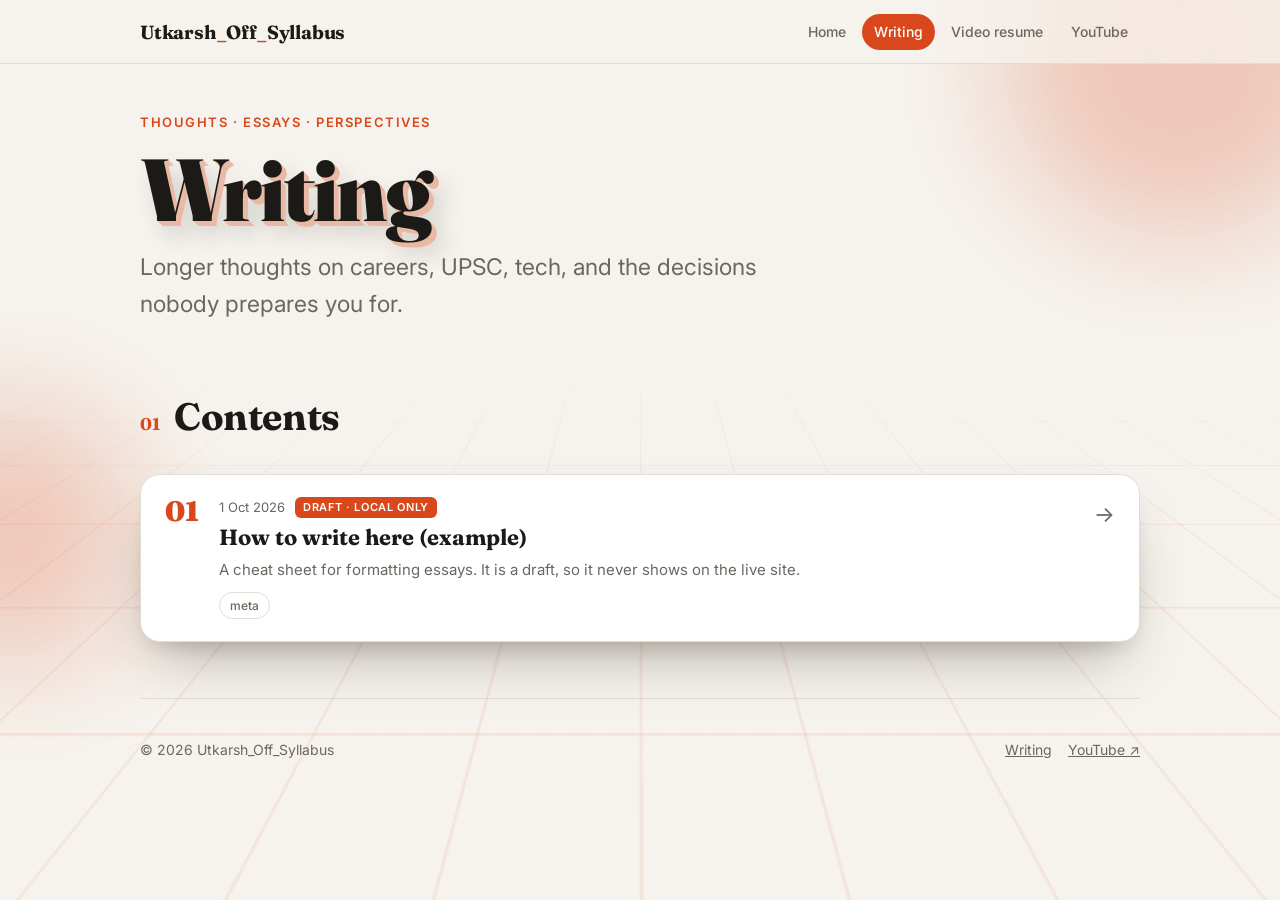
==== writing.html @ 98978820 "Add Writing page with essay contents, full-essay view and site nav - Sticky top nav on every page (H" ====
<!doctype html>
<html lang="en">
<head>
<meta charset="utf-8">
<meta name="viewport" content="width=device-width, initial-scale=1">
<title>Writing · Utkarsh_Off_Syllabus</title>
<meta name="description" content="Thoughts, essays and perspectives from Utkarsh_Off_Syllabus — on careers, UPSC, tech and the parts nobody puts in the syllabus.">
<meta property="og:title" content="Writing · Utkarsh_Off_Syllabus">
<meta property="og:description" content="Thoughts, essays and perspectives.">
<meta property="og:image" content="assets/img/portrait.webp">
<link rel="preconnect" href="https://fonts.googleapis.com">
<link rel="preconnect" href="https://fonts.gstatic.com" crossorigin>
<link href="https://fonts.googleapis.com/css2?family=Fraunces:ital,opsz,wght@0,9..144,500;0,9..144,700;0,9..144,900;1,9..144,500&family=Inter:wght@400;500;600&display=swap" rel="stylesheet">
<link rel="stylesheet" href="css/tokens.css?v=5">
<link rel="stylesheet" href="css/base.css?v=5">
<link rel="stylesheet" href="css/components.css?v=5">
<link rel="stylesheet" href="css/writing.css?v=5">
<script type="module" src="js/writing.js?v=5"></script>
</head>
<body>
  <div class="stage quiet" aria-hidden="true">
    <div class="orb a"></div>
    <div class="orb b"></div>
    <div class="floor"></div>
  </div>

  <!-- Rendered by js/writing.js from essays/index.js and essays/*.md -->
  <main class="wrap" id="app">
    <noscript>
      <h1>Writing</h1>
      <p>This page needs JavaScript to load the essays. <a href="index.html">Back home</a></p>
    </noscript>
  </main>
</body>
</html>
---- css/tokens.css ----
/* Design tokens — change colours, fonts and depth here; everything else reads from these. */
:root {
  --font-display: Fraunces, Georgia, serif;
  --font-body: Inter, system-ui, -apple-system, "Segoe UI", sans-serif;

  --bg: #f6f3ee;
  --surface: #ffffff;
  --ink: #1b1a17;
  --muted: #6b6760;
  --line: #e2ddd4;
  --accent: #d9481c;
  --accent-ink: #ffffff;
  --grid: rgba(217, 72, 28, .22);
  --extrude: #e9b9a5;
  --shadow: 0 30px 60px -20px rgba(40, 25, 10, .35), 0 12px 24px -12px rgba(40, 25, 10, .2);

  --radius: 20px;
  --max-width: 1040px;
  --gutter: 20px;
  --ease-out: cubic-bezier(.2, .8, .2, 1);
}

@media (prefers-color-scheme: dark) {
  :root {
    --bg: #12110f;
    --surface: #1d1c19;
    --ink: #f1ede6;
    --muted: #a29d94;
    --line: #2e2c28;
    --accent: #ff6a3d;
    --accent-ink: #12110f;
    --grid: rgba(255, 106, 61, .18);
    --extrude: #5a2a19;
    --shadow: 0 30px 60px -20px rgba(0, 0, 0, .7), 0 12px 24px -12px rgba(0, 0, 0, .5);
  }
}
---- css/base.css ----
/* Reset, page layout, typography, 3D backdrop and shared section chrome. */
* { box-sizing: border-box; }
/* `clip` (not `hidden`) so sticky nav/outline keep working */
html { -webkit-text-size-adjust: 100%; overflow-x: clip; }
body {
  margin: 0;
  background: var(--bg);
  color: var(--ink);
  font: 400 17px/1.6 var(--font-body);
  overflow-x: clip;
}
a { color: inherit; }
img { display: block; max-width: 100%; }

.wrap { max-width: var(--max-width); margin: 0 auto; padding: 0 var(--gutter); position: relative; z-index: 1; }

/* ---------- 3D backdrop: perspective grid floor ---------- */
.stage {
  position: fixed; inset: 0; z-index: 0; pointer-events: none;
  perspective: 600px; perspective-origin: 50% 35%; overflow: hidden;
}
.floor {
  position: absolute; left: -50%; right: -50%; bottom: -30%; height: 90%;
  background-image:
    linear-gradient(var(--grid) 1px, transparent 1px),
    linear-gradient(90deg, var(--grid) 1px, transparent 1px);
  background-size: 64px 64px;
  transform: rotateX(72deg);
  transform-origin: 50% 0;
  -webkit-mask-image: linear-gradient(to bottom, transparent 0%, #000 35%, #000 70%, transparent 100%);
          mask-image: linear-gradient(to bottom, transparent 0%, #000 35%, #000 70%, transparent 100%);
  animation: drive 6s linear infinite;
}
@keyframes drive { to { background-position: 0 64px; } }
.orb { position: absolute; border-radius: 50%; filter: blur(60px); opacity: .45; background: var(--accent); }
.orb.a { width: 360px; height: 360px; top: -120px; right: -80px; }
.orb.b { width: 260px; height: 260px; top: 45%; left: -120px; opacity: .25; }

/* ---------- Typography ---------- */
.eyebrow {
  font-size: 13px; font-weight: 600; letter-spacing: .12em; text-transform: uppercase;
  color: var(--accent);
}
h1 {
  font-family: var(--font-display); font-weight: 900;
  font-size: clamp(52px, 10vw, 104px); line-height: 1.02; letter-spacing: -.02em;
  margin: 14px 0 20px;
  /* extruded 3D type */
  text-shadow:
    1px 1px 0 var(--extrude), 2px 2px 0 var(--extrude), 3px 3px 0 var(--extrude),
    4px 4px 0 var(--extrude), 5px 5px 0 var(--extrude), 6px 6px 0 var(--extrude),
    10px 14px 24px rgba(0, 0, 0, .18);
}
h2 {
  font-family: var(--font-display); font-weight: 700;
  font-size: clamp(28px, 5vw, 38px); margin: 0; letter-spacing: -.01em;
}

/* ---------- Sections ---------- */
section { padding: 56px 0; }
.sec-head { display: flex; align-items: baseline; gap: 14px; margin-bottom: 26px; }
.sec-head .num { font-family: var(--font-display); color: var(--accent); font-weight: 700; }

/* Shared 3D primitives: perspective host, tiltable element, fold-in reveal */
.scene { perspective: 1000px; }
.tilt { transform-style: preserve-3d; transition: transform .25s ease-out; will-change: transform; }
.reveal-wrap { perspective: 1200px; }
.reveal {
  transform: rotateX(38deg) translateY(40px) translateZ(-80px);
  transform-origin: 50% 100%;
  opacity: 0;
  transition: transform .8s var(--ease-out), opacity .8s ease;
}
.reveal.in { transform: none; opacity: 1; }

footer { padding: 40px 0 56px; border-top: 1px solid var(--line); color: var(--muted); font-size: 14px; }
footer .row { display: flex; flex-wrap: wrap; justify-content: space-between; gap: 12px; }
footer .links { display: flex; gap: 16px; }

@media (prefers-reduced-motion: reduce) {
  .floor { animation: none; }
  .reveal { transform: none; opacity: 1; transition: none; }
  .tilt { transition: none; }
}
---- css/components.css ----
/* One block per component; each matches a renderer in js/render.js. */

/* ---------- Buttons ---------- */
.cta { display: flex; flex-wrap: wrap; gap: 12px; }
.btn {
  display: inline-flex; align-items: center; gap: 10px;
  padding: 13px 20px; border-radius: 999px; text-decoration: none;
  font-weight: 600; font-size: 15px; border: 1px solid var(--line);
  background: var(--surface); color: var(--ink);
  transition: transform .15s ease, box-shadow .15s ease;
}
.btn.primary {
  background: var(--accent); color: var(--accent-ink); border-color: var(--accent);
  box-shadow: 0 5px 0 0 var(--extrude), 0 12px 20px -8px rgba(0, 0, 0, .3);
}
.btn.primary:hover { transform: translateY(-2px); box-shadow: 0 7px 0 0 var(--extrude), 0 16px 24px -8px rgba(0, 0, 0, .3); }
.btn.primary:active { transform: translateY(4px); box-shadow: 0 1px 0 0 var(--extrude); }
.btn.ghost { color: var(--muted); cursor: default; }
.btn svg { width: 18px; height: 18px; flex: none; }

/* ---------- Top navigation ---------- */
.topnav {
  position: sticky; top: 0; z-index: 50;
  display: flex; align-items: center; justify-content: space-between; gap: 16px;
  padding: 14px 0;
}
.topnav::before {  /* full-bleed frosted bar behind the centred content */
  content: ""; position: absolute; inset: 0 calc(50% - 50vw); z-index: -1;
  background: color-mix(in srgb, var(--bg) 78%, transparent);
  -webkit-backdrop-filter: blur(14px); backdrop-filter: blur(14px);
  border-bottom: 1px solid var(--line);
}
.brand {
  font-family: var(--font-display); font-weight: 700; font-size: 19px;
  text-decoration: none; white-space: nowrap; letter-spacing: -.01em;
}
.brand .us, h1 .us { color: var(--accent); }
.navlinks { display: flex; gap: 4px; }
.navlinks a {
  padding: 7px 12px; border-radius: 999px; text-decoration: none;
  font-size: 14px; font-weight: 500; color: var(--muted); white-space: nowrap;
  transition: color .15s ease, background .15s ease;
}
.navlinks a:hover { color: var(--ink); background: var(--surface); }
.navlinks a[aria-current="page"] { color: var(--accent-ink); background: var(--accent); }

/* ---------- Hero ---------- */
.hero {
  padding: 40px 0 56px;
  display: grid; grid-template-columns: 1.15fr .85fr; gap: 48px; align-items: center;
}
.tagline { font-size: clamp(19px, 3.4vw, 23px); color: var(--muted); margin: 0 0 32px; }

/* 3D portrait card */
.portrait { position: relative; border-radius: 22px; transform: rotateY(-14deg) rotateX(6deg); }
.portrait .photo {
  border-radius: 22px; overflow: hidden; box-shadow: var(--shadow);
  aspect-ratio: 4 / 5; background: var(--line); transform: translateZ(0);
}
.portrait img { width: 100%; height: 100%; object-fit: cover; object-position: 50% 0; }
.portrait .frame {
  position: absolute; inset: -14px; border: 2px solid var(--accent); border-radius: 30px;
  transform: translateZ(-60px); opacity: .6;
}
.chip {
  position: absolute; padding: 8px 14px; border-radius: 999px;
  background: var(--surface); color: var(--ink); border: 1px solid var(--line);
  font: 600 13px/1.4 var(--font-body); white-space: nowrap; box-shadow: var(--shadow);
  cursor: help;
  transform: translateZ(var(--z));
  transition: transform .2s ease, border-color .2s ease;
}
.chip strong { color: var(--accent); }
.chip:hover, .chip:focus-visible, .chip.open {
  transform: translateZ(calc(var(--z) + 60px));
  border-color: var(--accent);
  outline: none;
}
/* Up to four badges, placed around the portrait at different depths */
.chip.c1 { --z: 90px;  top: 6%;     left: -14%; }
.chip.c2 { --z: 130px; top: 30%;    right: -12%; }
.chip.c3 { --z: 110px; top: 56%;    left: -12%; }
.chip.c4 { --z: 70px;  bottom: 6%;  right: -8%; }

/* Badge note — shows on hover, keyboard focus, or tap (.open) */
.tip {
  position: absolute; bottom: calc(100% + 10px); left: 0;
  width: max-content; max-width: min(240px, 70vw);
  padding: 10px 12px; border-radius: 12px;
  background: var(--ink); color: var(--bg); box-shadow: var(--shadow);
  font-weight: 400; font-size: 13px; line-height: 1.45; text-align: left; white-space: normal;
  opacity: 0; visibility: hidden; transform: translateY(6px);
  transition: opacity .18s ease, transform .18s ease, visibility .18s;
  pointer-events: none;
}
.tip strong { color: inherit; }
.chip.c2 .tip, .chip.c4 .tip { left: auto; right: 0; }
.chip:hover .tip, .chip:focus-visible .tip, .chip.open .tip { opacity: 1; visibility: visible; transform: none; }

/* ---------- About ---------- */
.about { max-width: 680px; font-size: clamp(19px, 2.6vw, 22px); line-height: 1.55; }
.about p { margin: 0 0 14px; }
.about strong { font-weight: 600; color: var(--accent); }

/* ---------- Video (3D screen) ---------- */
.video { max-width: 820px; }
.screen {
  position: relative; aspect-ratio: 16 / 9; overflow: hidden;
  border-radius: var(--radius); border: 10px solid var(--surface);
  background: #0b0b0a; box-shadow: var(--shadow);
  transform: perspective(1400px) rotateX(7deg);
  transform-origin: 50% 100%;
  transition: transform .5s var(--ease-out);
}
.screen:hover { transform: perspective(1400px) rotateX(0deg); }
.screen iframe, .screen video { position: absolute; inset: 0; width: 100%; height: 100%; border: 0; }
.video-empty {
  position: absolute; inset: 0; display: grid; place-content: center; justify-items: center; gap: 14px;
  color: #d8d3cb; text-align: center; padding: 20px;
  background: radial-gradient(circle at 50% 40%, rgba(255, 106, 61, .18), transparent 60%);
}
.video-empty p { margin: 0; font-size: 17px; }
.video-empty strong { color: #ff6a3d; font-weight: 600; }
.video-empty .play {
  width: 68px; height: 68px; border-radius: 50%; display: grid; place-items: center;
  background: var(--accent); color: var(--accent-ink);
  box-shadow: 0 5px 0 0 var(--extrude), 0 16px 30px -8px rgba(0, 0, 0, .5);
}
.video-empty .play svg { width: 28px; height: 28px; margin-left: 4px; }
.video-note { color: var(--muted); font-size: 15px; margin: 18px 0 0; }
html { scroll-behavior: smooth; }
section[id] { scroll-margin-top: 16px; }

/* ---------- Timeline (3D steps) ---------- */
.steps { list-style: none; margin: 0; padding: 0; display: grid; gap: 14px; }
.steps li {
  display: grid; grid-template-columns: 84px 1fr; gap: 18px; align-items: center;
  background: var(--surface); border: 1px solid var(--line); border-radius: 16px;
  padding: 18px 22px; box-shadow: var(--shadow);
  margin-left: min(calc(var(--i, 0) * 4%), 16%);
}
.steps li.current { border-color: var(--accent); }
.year { font-family: var(--font-display); font-weight: 900; font-size: 24px; color: var(--accent); }
.steps .current .year::after { content: " •"; animation: blink 1.6s infinite; }
@keyframes blink { 50% { opacity: 0; } }

/* ---------- Cards ---------- */
.cards { display: grid; gap: 18px; grid-template-columns: repeat(auto-fit, minmax(240px, 1fr)); }
.card {
  background: var(--surface); border: 1px solid var(--line); border-radius: var(--radius);
  padding: 26px; box-shadow: var(--shadow); height: 100%;
}
.card .icon { font-size: 34px; line-height: 1; display: inline-block; transform: translateZ(50px); }
.card h3 { margin: 16px 0 6px; font-size: 19px; font-weight: 600; transform: translateZ(30px); }
.card p { margin: 0; color: var(--muted); font-size: 15px; transform: translateZ(18px); }

/* ---------- Essay list (table of contents) ---------- */
.essays { list-style: none; margin: 0; padding: 0; display: grid; gap: 14px; }
.essays li { perspective: 900px; }
.essay-card {
  display: grid; grid-template-columns: auto 1fr auto; gap: 20px; align-items: start;
  padding: 22px 24px; border-radius: var(--radius); text-decoration: none;
  background: var(--surface); border: 1px solid var(--line); box-shadow: var(--shadow);
  transform-origin: 50% 100%;
  transition: transform .3s var(--ease-out), border-color .2s ease;
}
.essay-card:hover, .essay-card:focus-visible {
  transform: translateY(-4px) rotateX(5deg); border-color: var(--accent); outline: none;
}
.essay-num { font-family: var(--font-display); font-weight: 900; font-size: 28px; line-height: 1; color: var(--accent); }
.essay-body { display: grid; gap: 6px; min-width: 0; }
.essay-meta { display: flex; flex-wrap: wrap; align-items: center; gap: 10px; font-size: 13px; color: var(--muted); }
.essay-title { font-family: var(--font-display); font-weight: 700; font-size: 22px; line-height: 1.25; }
.essay-summary { color: var(--muted); font-size: 15px; }
.essay-arrow { font-size: 22px; color: var(--muted); transition: transform .2s ease, color .2s ease; }
.essay-card:hover .essay-arrow { transform: translateX(4px); color: var(--accent); }
.tags { display: flex; flex-wrap: wrap; gap: 6px; margin-top: 4px; }
.tag {
  font-size: 12px; font-weight: 500; padding: 3px 10px; border-radius: 999px;
  border: 1px solid var(--line); color: var(--muted);
}
.draft {
  font-size: 11px; font-weight: 600; text-transform: uppercase; letter-spacing: .06em;
  padding: 2px 8px; border-radius: 6px; background: var(--accent); color: var(--accent-ink);
}
.essay-empty {
  padding: 28px; border-radius: var(--radius); border: 1px dashed var(--line);
  color: var(--muted); text-align: center; font-size: 17px;
}
.more-link { margin: 22px 0 0; }

/* ---------- Gallery (3D coverflow carousel) ---------- */
.carousel {
  position: relative; height: 470px; perspective: 1100px;
  display: flex; align-items: center; justify-content: center;
  touch-action: pan-y; cursor: grab; user-select: none;
}
.carousel:active { cursor: grabbing; }
.ring { position: relative; width: 280px; height: 380px; transform-style: preserve-3d; }
.slide {
  position: absolute; inset: 0; margin: 0;
  border-radius: 18px; overflow: hidden; box-shadow: var(--shadow); background: var(--line);
  transition: transform .9s var(--ease-out), opacity .6s ease, filter .6s ease;
}
.slide img { width: 100%; height: 100%; object-fit: cover; pointer-events: none; }
.slide figcaption {
  position: absolute; left: 0; right: 0; bottom: 0; padding: 40px 16px 16px;
  color: #fff; font-size: 15px; font-weight: 600;
  background: linear-gradient(to top, rgba(0, 0, 0, .75), transparent);
}
.slide figcaption span { display: block; font-weight: 400; font-size: 13px; opacity: .85; }
.slide:not(.active) { opacity: .55; filter: grayscale(.4) blur(1px); }
.controls { display: flex; justify-content: center; gap: 12px; margin-top: 10px; }
.controls button {
  width: 46px; height: 46px; border-radius: 50%;
  background: var(--surface); color: var(--ink); border: 1px solid var(--line);
  font-size: 20px; cursor: pointer; box-shadow: 0 4px 0 0 var(--line);
}
.controls button:active { transform: translateY(3px); box-shadow: none; }

/* ---------- Responsive ---------- */
@media (max-width: 820px) {
  .hero { grid-template-columns: 1fr; gap: 56px; padding-top: 48px; }
  .hero .scene { max-width: 340px; margin: 0 auto; width: 82%; }
  .chip.c1, .chip.c3 { left: -3%; }
  .chip.c2, .chip.c4 { right: -5%; }
  .screen { border-width: 6px; }
  .essay-card { grid-template-columns: auto 1fr; gap: 14px; padding: 18px; }
  .essay-arrow { display: none; }
  .essay-title { font-size: 19px; }
  .steps li { grid-template-columns: 64px 1fr; padding: 16px 18px; margin-left: 0; }
  .carousel { height: 400px; }
  .ring { width: 220px; height: 300px; }
}

@media (max-width: 560px) {
  /* Nav wraps to two rows; links scroll sideways if they don't fit */
  .topnav { flex-wrap: wrap; gap: 6px; padding: 10px 0; }
  .navlinks { width: 100%; overflow-x: auto; scrollbar-width: none; margin: 0 -4px; }
  .navlinks::-webkit-scrollbar { display: none; }
}

@media (prefers-reduced-motion: reduce) {
  .steps .current .year::after { animation: none; }
  .slide, .chip, .tip, .screen, .essay-card { transition: none; }
  .essay-card:hover { transform: none; }
  html { scroll-behavior: auto; }
}
---- css/writing.css ----
/* Writing page: contents header, tag filters, single essay, prose and outline. */

/* Calmer backdrop behind long-form reading */
.stage.quiet .floor { opacity: .45; }
.stage.quiet .orb { opacity: .25; }

/* ---------- Contents page ---------- */
.page-head { padding: 48px 0 8px; }
.page-title {
  font-family: var(--font-display); font-weight: 900;
  font-size: clamp(48px, 9vw, 88px); line-height: 1; letter-spacing: -.02em; margin: 12px 0 16px;
  text-shadow:
    1px 1px 0 var(--extrude), 2px 2px 0 var(--extrude), 3px 3px 0 var(--extrude),
    4px 4px 0 var(--extrude), 5px 5px 0 var(--extrude), 10px 14px 24px rgba(0, 0, 0, .18);
}
.page-head .tagline { max-width: 620px; }
.toc-section { padding-top: 24px; }

.filters { display: flex; flex-wrap: wrap; gap: 8px; margin: -6px 0 22px; }
.filter {
  font: 500 14px/1 var(--font-body); padding: 8px 14px; border-radius: 999px; cursor: pointer;
  background: var(--surface); color: var(--muted); border: 1px solid var(--line);
}
.filter[aria-pressed="true"] { background: var(--accent); color: var(--accent-ink); border-color: var(--accent); }

/* ---------- Single essay ---------- */
.essay { padding: 32px 0 24px; }
.back { display: inline-block; color: var(--muted); text-decoration: none; font-size: 14px; font-weight: 500; margin-bottom: 28px; }
.back:hover { color: var(--accent); }
.essay-header { max-width: 760px; margin-bottom: 36px; }
.essay-header .essay-meta { font-size: 14px; }
.essay-header .essay-num { font-size: 18px; }
.essay-heading {
  font-family: var(--font-display); font-weight: 900;
  font-size: clamp(36px, 6.4vw, 60px); line-height: 1.08; letter-spacing: -.02em; margin: 14px 0 14px;
}
.essay-dek { font-size: clamp(18px, 2.4vw, 21px); color: var(--muted); margin: 0 0 10px; }

.essay-layout { display: grid; grid-template-columns: minmax(0, 1fr) 240px; gap: 56px; align-items: start; }
.outline { order: 2; position: sticky; top: 84px; }
.prose { order: 1; }

/* Outline ("On this page") */
.outline-box summary {
  font-size: 12px; font-weight: 600; letter-spacing: .1em; text-transform: uppercase;
  color: var(--muted); cursor: pointer; list-style: none; margin-bottom: 12px;
}
.outline-box summary::-webkit-details-marker { display: none; }
.outline ol { list-style: none; margin: 0; padding: 0 0 0 14px; border-left: 2px solid var(--line); display: grid; gap: 2px; }
.outline a {
  display: block; padding: 5px 0; font-size: 14px; line-height: 1.4;
  color: var(--muted); text-decoration: none; transition: color .15s ease;
}
.outline .lvl-h3 a { padding-left: 14px; font-size: 13px; }
.outline a:hover { color: var(--ink); }
.outline a.active { color: var(--accent); font-weight: 600; }

/* ---------- Prose ---------- */
.prose { max-width: 68ch; font-size: 18px; line-height: 1.75; }
.prose > :first-child { margin-top: 0; }
.prose p, .prose ul, .prose ol, .prose blockquote, .prose pre, .prose figure { margin: 0 0 1.3em; }
.prose h2, .prose h3 { font-family: var(--font-display); line-height: 1.25; scroll-margin-top: 90px; }
.prose h2 { font-size: 30px; font-weight: 700; margin: 2em 0 .6em; }
.prose h3 { font-size: 22px; font-weight: 700; margin: 1.6em 0 .5em; }
.prose a { color: var(--accent); text-underline-offset: 3px; }
.prose strong { font-weight: 600; }
.prose ul, .prose ol { padding-left: 1.3em; }
.prose li { margin: .35em 0; }
.prose li::marker { color: var(--accent); }
.prose blockquote {
  padding: 4px 0 4px 22px; border-left: 4px solid var(--accent);
  font-family: var(--font-display); font-style: italic; font-size: 22px; line-height: 1.5; color: var(--ink);
}
.prose code {
  font: .88em/1.5 ui-monospace, SFMono-Regular, Consolas, monospace;
  background: var(--surface); border: 1px solid var(--line); border-radius: 6px; padding: .1em .4em;
}
.prose pre {
  background: #15140f; color: #ede7dc; border-radius: 14px; padding: 18px 20px;
  overflow-x: auto; box-shadow: var(--shadow); font-size: 15px;
}
.prose pre code { background: none; border: 0; padding: 0; color: inherit; font-size: inherit; }
.prose img { border-radius: 14px; box-shadow: var(--shadow); margin: 1.6em auto; max-height: 70vh; width: auto; }
.prose hr { border: 0; height: 1px; background: var(--line); margin: 2.4em 0; }
.prose table { width: 100%; border-collapse: collapse; margin: 0 0 1.3em; font-size: 16px; display: block; overflow-x: auto; }
.prose th, .prose td { text-align: left; padding: 8px 12px; border-bottom: 1px solid var(--line); }
.loading { color: var(--muted); }

/* Older / newer */
.pager {
  display: grid; grid-template-columns: 1fr 1fr; gap: 14px;
  margin-top: 56px; padding-top: 28px; border-top: 1px solid var(--line);
}
.pager-link {
  display: grid; gap: 4px; padding: 18px 20px; border-radius: 16px; text-decoration: none;
  background: var(--surface); border: 1px solid var(--line);
  font-family: var(--font-display); font-weight: 700; font-size: 18px; line-height: 1.3;
  transition: border-color .2s ease, transform .2s ease;
}
.pager-link span { font: 500 13px/1 var(--font-body); color: var(--muted); }
.pager-link.next { text-align: right; grid-column: 2; }
.pager-link:hover { border-color: var(--accent); transform: translateY(-2px); }

@media (max-width: 960px) {
  .essay-layout { grid-template-columns: minmax(0, 1fr); gap: 24px; }
  .outline { order: 0; position: static; }
  .outline-box {
    background: var(--surface); border: 1px solid var(--line); border-radius: 14px; padding: 14px 16px;
  }
  .outline-box summary { margin: 0; }
  .outline-box[open] summary { margin-bottom: 12px; }
}
@media (max-width: 560px) {
  .prose { font-size: 17px; }
  .pager { grid-template-columns: 1fr; }
  .pager-link.next { grid-column: 1; }
}
@media (prefers-reduced-motion: reduce) {
  .pager-link { transition: none; }
}
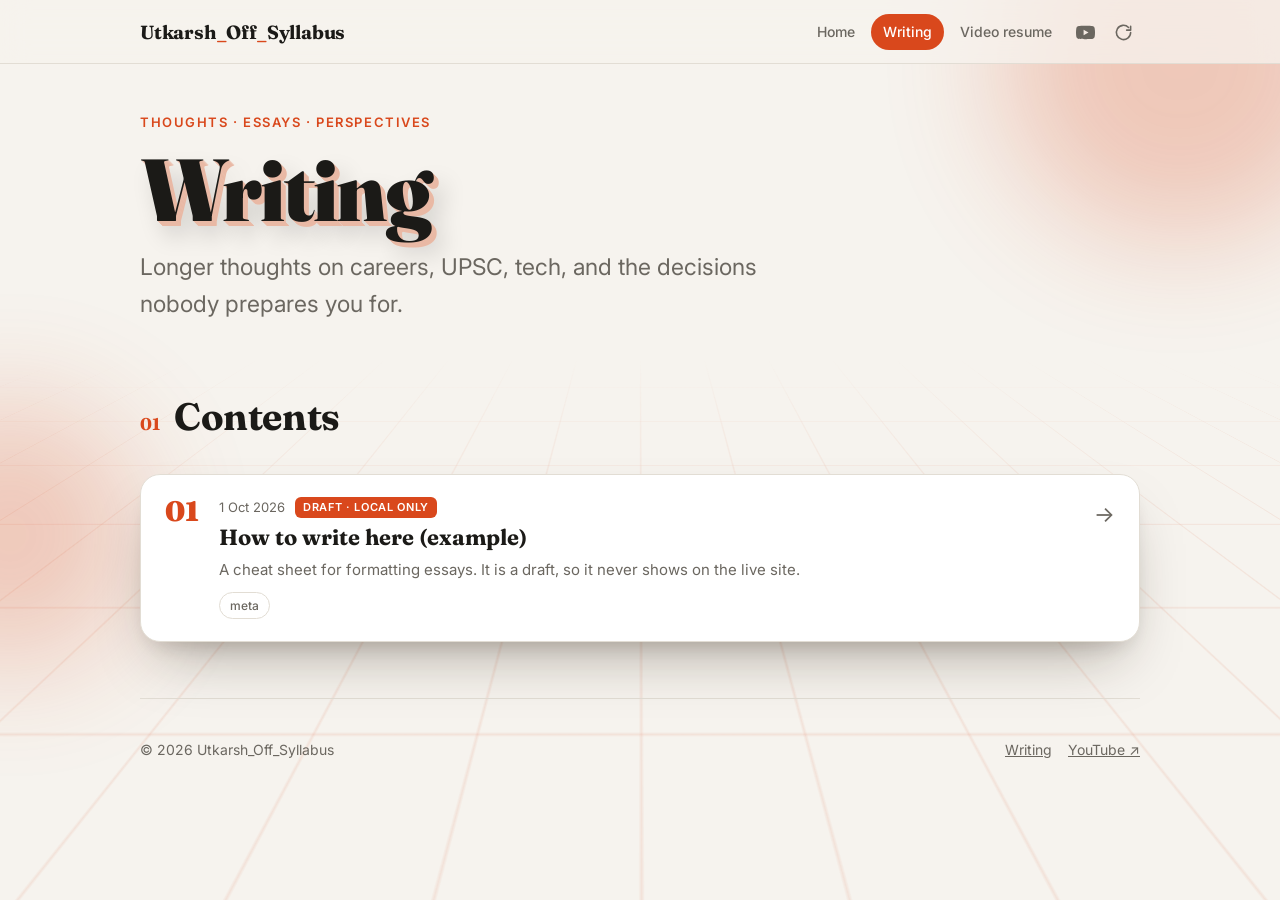
==== commit 55a75aff: "Icon-only hero links, refresh button, and automatic cache busting - Hero buttons and the nav YouTube" ====
--- a/writing.html
+++ b/writing.html
@@ -11,11 +11,27 @@
 <link rel="preconnect" href="https://fonts.googleapis.com">
 <link rel="preconnect" href="https://fonts.gstatic.com" crossorigin>
 <link href="https://fonts.googleapis.com/css2?family=Fraunces:ital,opsz,wght@0,9..144,500;0,9..144,700;0,9..144,900;1,9..144,500&family=Inter:wght@400;500;600&display=swap" rel="stylesheet">
-<link rel="stylesheet" href="css/tokens.css?v=5">
-<link rel="stylesheet" href="css/base.css?v=5">
-<link rel="stylesheet" href="css/components.css?v=5">
-<link rel="stylesheet" href="css/writing.css?v=5">
-<script type="module" src="js/writing.js?v=5"></script>
+<link rel="stylesheet" href="css/tokens.css?v=20261001140530">
+<link rel="stylesheet" href="css/base.css?v=20261001140530">
+<link rel="stylesheet" href="css/components.css?v=20261001140530">
+<link rel="stylesheet" href="css/writing.css?v=20261001140530">
+<!-- Versioned module URLs so a normal refresh picks up new code. The ?v= number is bumped on every commit by tools/pre-commit. Add new JS files here. -->
+<script type="importmap">
+{ "imports": {
+    "./js/content.js": "./js/content.js?v=20261001140530",
+    "./js/render.js": "./js/render.js?v=20261001140530",
+    "./js/icons.js": "./js/icons.js?v=20261001140530",
+    "./js/util.js": "./js/util.js?v=20261001140530",
+    "./js/layout.js": "./js/layout.js?v=20261001140530",
+    "./js/essays.js": "./js/essays.js?v=20261001140530",
+    "./js/effects/tilt.js": "./js/effects/tilt.js?v=20261001140530",
+    "./js/effects/reveal.js": "./js/effects/reveal.js?v=20261001140530",
+    "./js/effects/carousel.js": "./js/effects/carousel.js?v=20261001140530",
+    "./js/effects/tooltips.js": "./js/effects/tooltips.js?v=20261001140530",
+    "./essays/index.js": "./essays/index.js?v=20261001140530"
+} }
+</script>
+<script type="module" src="js/writing.js?v=20261001140530"></script>
 </head>
 <body>
   <div class="stage quiet" aria-hidden="true">
--- a/css/base.css
+++ b/css/base.css
@@ -12,6 +12,10 @@
 a { color: inherit; }
 img { display: block; max-width: 100%; }
 
+.sr-only {
+  position: absolute; width: 1px; height: 1px; padding: 0; margin: -1px;
+  overflow: hidden; clip: rect(0 0 0 0); white-space: nowrap; border: 0;
+}
 .wrap { max-width: var(--max-width); margin: 0 auto; padding: 0 var(--gutter); position: relative; z-index: 1; }
 
 /* ---------- 3D backdrop: perspective grid floor ---------- */
--- a/css/components.css
+++ b/css/components.css
@@ -17,6 +17,11 @@
 .btn.primary:active { transform: translateY(4px); box-shadow: 0 1px 0 0 var(--extrude); }
 .btn.ghost { color: var(--muted); cursor: default; }
 .btn svg { width: 18px; height: 18px; flex: none; }
+/* Round icon-only buttons (hero) */
+.btn.icon-btn { width: 54px; height: 54px; padding: 0; justify-content: center; }
+.btn.icon-btn svg { width: 24px; height: 24px; }
+.btn.icon-btn:not(.primary):not(.ghost):hover { transform: translateY(-2px); border-color: var(--accent); color: var(--accent); }
+.btn.ghost { opacity: .55; }
 
 /* ---------- Top navigation ---------- */
 .topnav {
@@ -43,6 +48,15 @@
 }
 .navlinks a:hover { color: var(--ink); background: var(--surface); }
 .navlinks a[aria-current="page"] { color: var(--accent-ink); background: var(--accent); }
+.navlinks { align-items: center; }
+.navicon {
+  display: inline-grid; place-items: center; width: 34px; height: 34px; padding: 0 !important;
+  border-radius: 50%; border: 0; background: none; color: var(--muted); cursor: pointer;
+}
+.navicon svg { width: 19px; height: 19px; }
+.navicon:hover { color: var(--accent); background: var(--surface); }
+.navicon.spinning svg { animation: spin .8s linear infinite; }
+@keyframes spin { to { transform: rotate(360deg); } }
 
 /* ---------- Hero ---------- */
 .hero {
